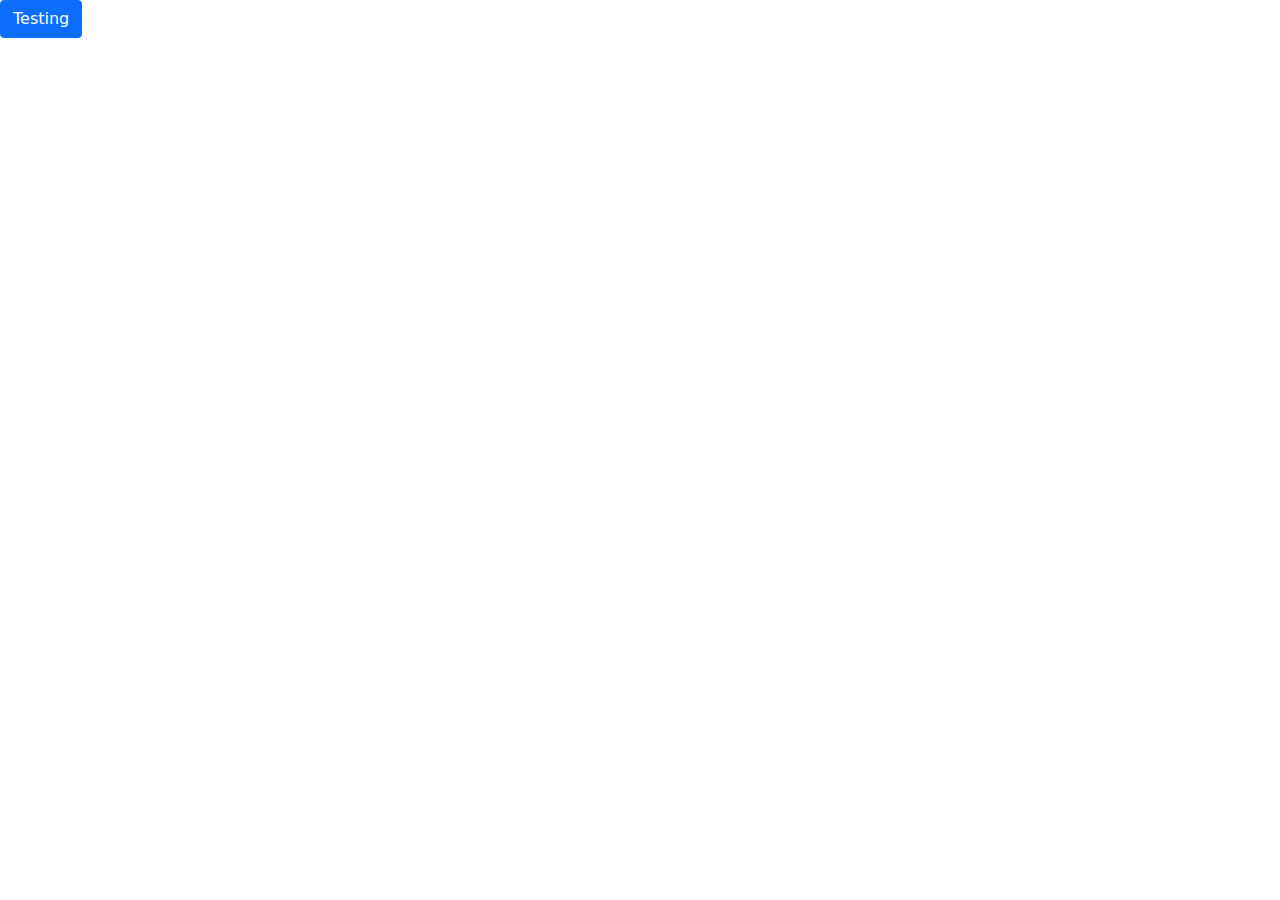
==== start/index.html @ 0b9017f9 "adding boostrap and jquery" ====
<!DOCTYPE html>
<html>
    <head>
        <title>Art Sales </title>
        <link rel="stylesheet" href="bootstrap-5.0.0-beta2-dist/css/bootstrap.min.css">
    </head>
    <body>
        <button class ="btn btn-primary"> Testing</button>

        <!--external scripts-->
        <script type="javascript" src="js/jquery-3.5.1.min.js"></script>
        <script type ="javascript" src="bootstrap-5.0.0-beta2-dist/js/bootstrap.min.js"> </script>
    </body>
</html>
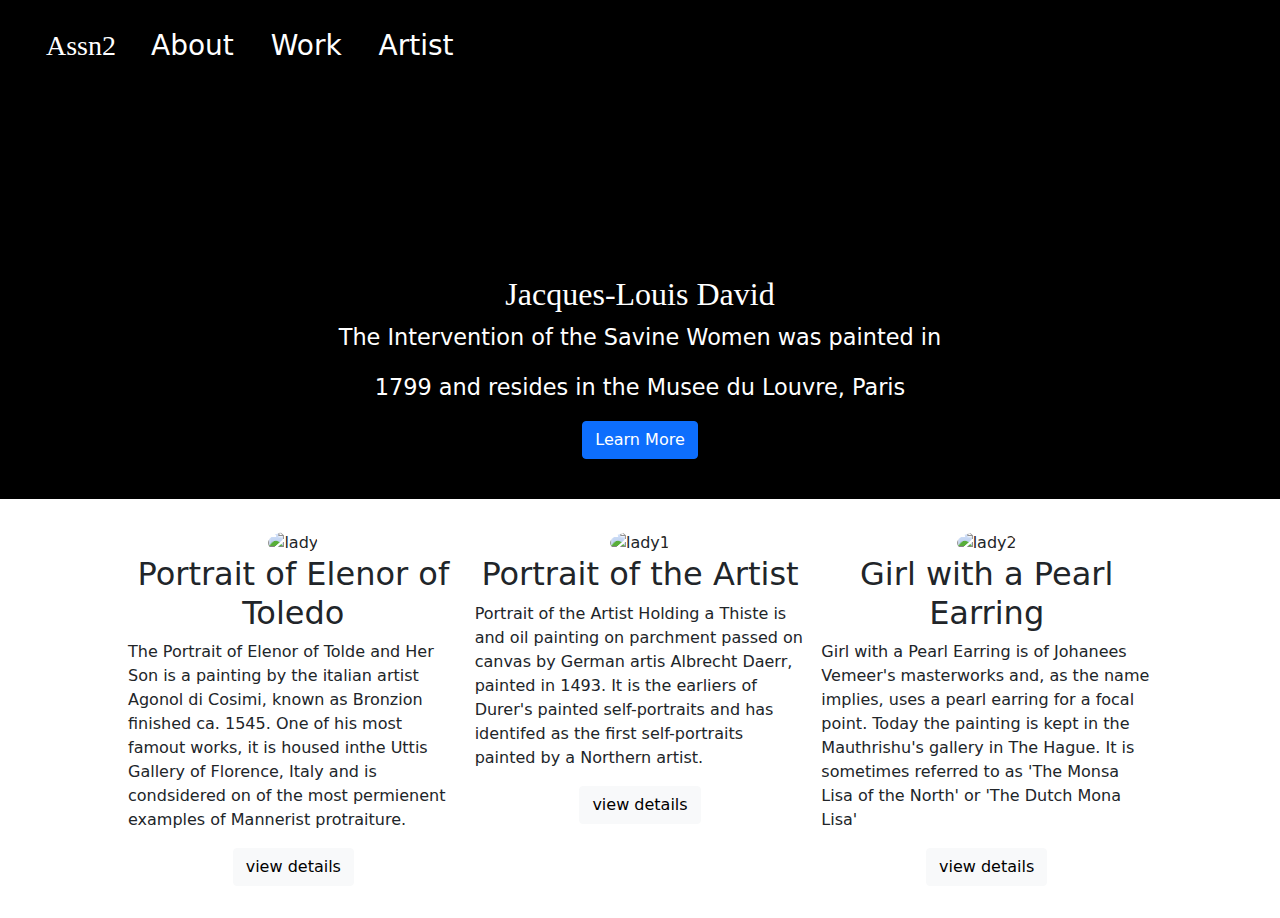
==== commit bce5fe0a: "finish about page" ====
--- a/start/index.html
+++ b/start/index.html
@@ -1,14 +1,75 @@
 <!DOCTYPE html>
 <html>
-    <head>
-        <title>Art Sales </title>
-        <link rel="stylesheet" href="bootstrap-5.0.0-beta2-dist/css/bootstrap.min.css">
-    </head>
-    <body>
-        <button class ="btn btn-primary"> Testing</button>
 
-        <!--external scripts-->
-        <script type="javascript" src="js/jquery-3.5.1.min.js"></script>
-        <script type ="javascript" src="bootstrap-5.0.0-beta2-dist/js/bootstrap.min.js"> </script>
-    </body>
+<head>
+    <title>Art Sales </title>
+    <link rel="stylesheet" href="styles.css">
+    <link rel="stylesheet" href="bootstrap-5.0.0-beta2-dist/css/bootstrap.min.css">
+</head>
+
+<body>
+    <div id="home-container">
+        <div class="r1">
+            <div class="r1-inner">
+                <nav class="home-main-nav">
+                    <ul>
+                        <li class="cursive">
+                            <a href="#">Assn2</a>
+                        </li>
+                        <li>
+                            <a href="About/about.html">About</a>
+                        </li>
+                        <li>
+                            <a href="#">Work</a>
+                        </li>
+                        <li>
+                            <a href="#">Artist</a>
+                        </li>
+                    </ul>
+                </nav>
+                <div class="gallery-description">
+                    <h2 class="cursive drop-shadow"> Jacques-Louis David</h2>
+                    <p class="drop-shadow">The Intervention of the Savine Women was painted in
+                    </p>
+                    <p class="drop-shadow">1799 and resides in the Musee du Louvre, Paris</p>
+                    <button class="btn btn-primary">Learn More</button>
+                </div>
+
+            </div>
+        </div>
+        <div class="r2">
+            <div> <img class="circle" src="img/thumbs/120010.jpg" alt="lady">
+                <h2>Portrait of Elenor of Toledo</h2>
+                <p class="left-align">The Portrait of Elenor of Tolde and Her Son is a painting by the italian artist
+                    Agonol di Cosimi,
+                    known as Bronzion finished ca. 1545. One of his most famout works, it is housed inthe Uttis Gallery
+                    of Florence, Italy and is condsidered on of the most permienent examples of Mannerist protraiture.
+                </p>
+                <button class="btn btn-light">view details</button>
+            </div>
+            <div>
+                <img class="circle" src="img/thumbs/116010.jpg" alt="lady1">
+                <h2>Portrait of the Artist</h2>
+                <p class="left-align">Portrait of the Artist Holding a Thiste is and oil painting on parchment passed on
+                    canvas by German artis Albrecht Daerr, painted in 1493. It is the earliers of Durer's painted
+                    self-portraits and has identifed as the first self-portraits painted by a Northern artist.
+                </p>
+                <button class="btn btn-light">view details</button>
+            </div>
+            <div><img class="circle" src="img/thumbs/106020.jpg" alt="lady2">
+                <h2>Girl with a Pearl Earring</h2>
+                <p class="left-align"> Girl with a Pearl Earring is of Johanees Vemeer's masterworks and, as the name
+                    implies, uses a pearl earring for a focal point. Today the painting is kept in the Mauthrishu's
+                    gallery in The Hague. It is sometimes referred to as 'The Monsa Lisa of the North' or 'The Dutch Mona Lisa'
+                </p>
+                <button class="btn btn-light">view details</button>
+            </div>
+        </div>
+    </div>
+
+    <!--external scripts-->
+    <script type="text/javascript" src="js/jquery-3.5.1.min.js"></script>
+    <script type="text/javascript" src="bootstrap-5.0.0-beta2-dist/js/bootstrap.min.js"> </script>
+</body>
+
 </html>--- a/start/styles.css
+++ b/start/styles.css
@@ -0,0 +1,101 @@
+* {
+margin: 0px;
+padding: 0px;
+
+}
+
+html, body{
+height: 100vh;
+width: 100vw;
+
+}
+/* home page css*/
+
+.cursive{
+    font-family: 'Cookie', cursive;
+}
+.circle{
+    border-radius: 50%;
+
+}
+.drop-shadow{
+    text-shadow: 1px 2px 3px black;
+}
+#home-container{ 
+    height: 100%;
+    display: grid;
+    grid-template-rows: 1fr 1fr ;
+}
+.r1{
+    background-color: black;
+    background-image: url('img/david.jpg');
+    background-repeat: no-repeat;
+    background-size: cover;
+    background-position:  50% ;
+}
+.r1-inner, {
+    width : 80%;
+    height: 100%;
+    margin: 0px auto;
+}
+.home-main-nav{
+    padding-top: 25px;
+}
+.home-main-nav > ul {
+    list-style-type: none;
+}
+
+.home-main-nav> ul> li {
+    display: inline;
+    font-size: 1.75em;
+}
+.home-main-nav> ul> li> a { 
+    color: white;
+    text-decoration: none;
+    padding: 15px .5em;
+    text-shadow: 2px 2px 3px black ;
+    /*font-size: 1.35em; */
+}
+.home-main-nav > ul> li:first-child{
+    font-family: 'Cookie', cursive;
+
+}
+.home-main-nav >ul >li:first-child a:hover{
+    background-color:transparent;
+    color: #428bca;
+
+
+
+}
+.home-main-nav > ul> li> a:hover{
+
+    background-color: white;
+    color:red;  
+}
+.gallery-description{
+    padding-top: 15%; 
+    padding-bottom: 40px;
+    text-align: center;
+    color: white;
+    font-size: 1.4em;
+}
+
+.r2{
+display:grid;
+padding: 2em 0ex;
+grid-template-columns: 1fr 1fr 1fr;
+grid-column-gap: 1em;
+justify-items: center;
+width: 80%;
+margin: 0px auto;
+height: 100%;
+
+}
+.r2 > div {
+    text-align: center;
+}
+.left-align{
+    text-align: left;
+}
+
+/*end home page css/